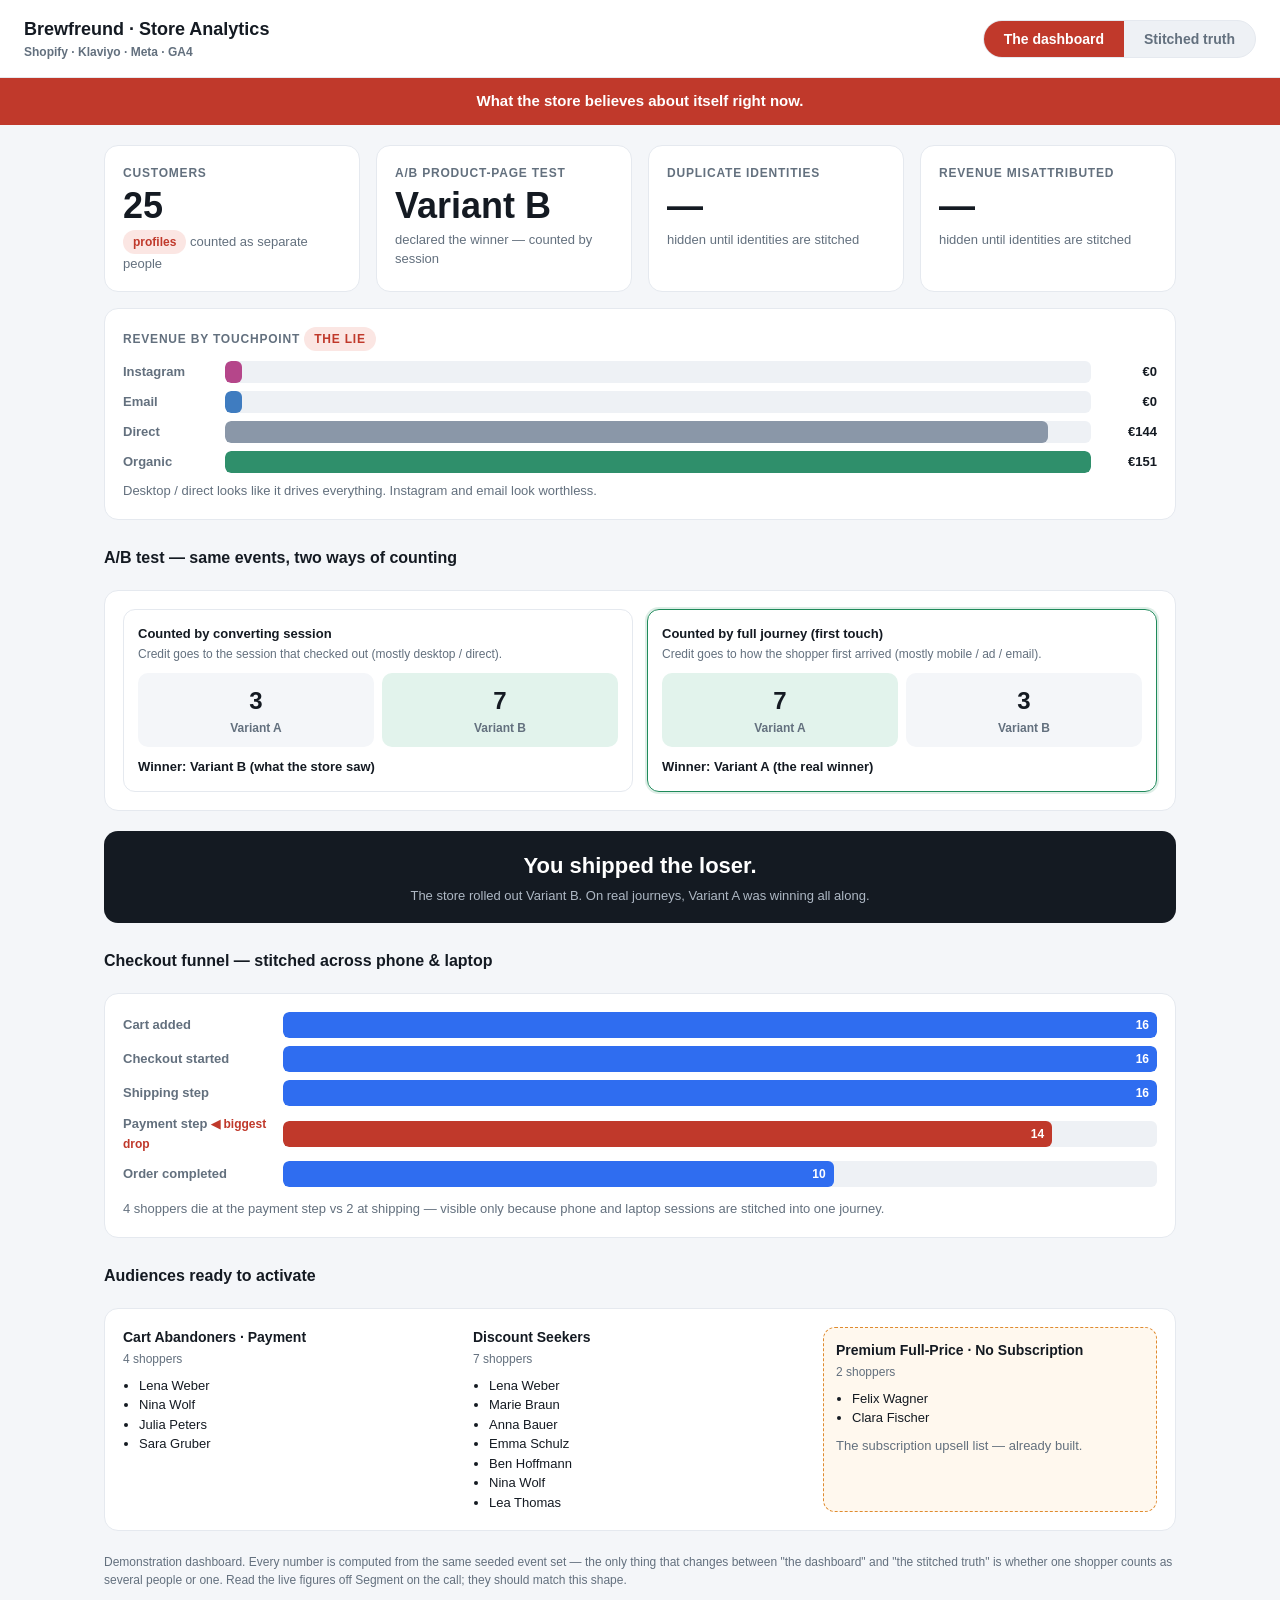
==== dashboard.html @ 18e92de5 "Add analytics dashboard page (dashboard.html) Co-Authored-By: Claude Opus 4.8 <noreply@anthropic.com" ====
<!doctype html>
<html lang="en">
<head>
<meta charset="utf-8">
<meta name="viewport" content="width=device-width, initial-scale=1">
<title>Brewfreund Store Analytics</title>
<style>
  :root{
    --ink:#141a22; --muted:#63707e; --line:#e5e9ef; --bg:#f4f6f9; --card:#fff;
    --lie:#c0392b; --truth:#1f8a5b; --accent:#2f6df0; --warn:#e08b2f;
    --barA:#2f8f6b; --barB:#c9803a;
  }
  *{box-sizing:border-box}
  body{margin:0;font:15px/1.5 -apple-system,BlinkMacSystemFont,"Segoe UI",Roboto,Helvetica,Arial,sans-serif;color:var(--ink);background:var(--bg)}
  .top{display:flex;align-items:center;justify-content:space-between;flex-wrap:wrap;gap:12px;padding:16px 24px;background:var(--card);border-bottom:1px solid var(--line);position:sticky;top:0;z-index:5}
  .title{font-weight:800;font-size:18px}
  .title small{display:block;color:var(--muted);font-weight:600;font-size:12px}
  .toggle{display:flex;align-items:center;gap:0;border:1px solid var(--line);border-radius:999px;overflow:hidden;background:#eef1f5}
  .toggle button{border:0;background:transparent;padding:10px 20px;font-weight:800;font-size:14px;cursor:pointer;color:var(--muted)}
  .toggle button.on.lie{background:var(--lie);color:#fff}
  .toggle button.on.truth{background:var(--truth);color:#fff}
  .banner{padding:12px 24px;font-weight:700;color:#fff;text-align:center}
  .banner.lie{background:var(--lie)} .banner.truth{background:var(--truth)}
  .grid{max-width:1120px;margin:20px auto;padding:0 24px;display:grid;grid-template-columns:repeat(4,1fr);gap:16px}
  @media(max-width:820px){.grid{grid-template-columns:repeat(2,1fr)}}
  .card{background:var(--card);border:1px solid var(--line);border-radius:14px;padding:18px}
  .card.span2{grid-column:span 2}.card.span4{grid-column:span 4}
  @media(max-width:820px){.card.span2,.card.span4{grid-column:span 2}}
  .lab{font-size:12px;text-transform:uppercase;letter-spacing:.8px;color:var(--muted);font-weight:800;margin-bottom:6px}
  .big{font-size:36px;font-weight:800;line-height:1}
  .sub{color:var(--muted);font-size:13px;margin-top:6px}
  .pill{display:inline-block;padding:3px 10px;border-radius:999px;font-size:12px;font-weight:800}
  .pill.lie{background:#fbe6e3;color:var(--lie)} .pill.truth{background:#e2f3ec;color:var(--truth)}
  h2.sec{max-width:1120px;margin:26px auto 0;padding:0 24px;font-size:16px}
  /* bars */
  .bar-row{display:flex;align-items:center;gap:10px;margin:8px 0}
  .bar-row .name{width:92px;font-size:13px;color:var(--muted);font-weight:700}
  .bar-track{flex:1;background:#eef1f5;border-radius:6px;height:22px;overflow:hidden}
  .bar-fill{height:100%;border-radius:6px;transition:width .5s ease}
  .bar-row .val{width:56px;text-align:right;font-weight:800;font-size:13px}
  /* A/B */
  .ab{display:grid;grid-template-columns:1fr 1fr;gap:14px}
  @media(max-width:600px){.ab{grid-template-columns:1fr}}
  .abbox{border:1px solid var(--line);border-radius:12px;padding:14px}
  .abbox.win{border-color:var(--truth);box-shadow:0 0 0 2px rgba(31,138,91,.15)}
  .abbox h4{margin:0 0 2px;font-size:13px}
  .abbox .how{color:var(--muted);font-size:12px;margin-bottom:10px}
  .vs{display:flex;gap:8px}
  .vpart{flex:1;text-align:center;padding:10px 6px;border-radius:10px;background:#f4f6f9}
  .vpart.w{background:#e2f3ec}
  .vpart .v{font-size:24px;font-weight:800}
  .vpart .k{font-size:12px;color:var(--muted);font-weight:700}
  .winline{margin-top:10px;font-weight:800;font-size:13px}
  .flip{max-width:1120px;margin:14px auto 0;padding:0 24px}
  .flipbox{background:#141a22;color:#fff;border-radius:14px;padding:18px 22px;text-align:center}
  .flipbox .h{font-size:22px;font-weight:800}
  .flipbox .p{color:#aeb8c4;font-size:13px;margin-top:4px}
  /* funnel */
  .fun{display:flex;flex-direction:column;gap:8px}
  .fstep{display:flex;align-items:center;gap:10px}
  .fstep .fn{width:150px;font-size:13px;font-weight:700;color:var(--muted)}
  .ftrack{flex:1;background:#eef1f5;border-radius:6px;height:26px;overflow:hidden}
  .ffill{height:100%;background:var(--accent);border-radius:6px;display:flex;align-items:center;justify-content:flex-end;color:#fff;font-size:12px;font-weight:800;padding-right:8px}
  .fstep.leak .ffill{background:var(--lie)}
  .leaktag{color:var(--lie);font-weight:800;font-size:12px}
  /* audiences */
  .auds{display:grid;grid-template-columns:repeat(3,1fr);gap:16px}
  @media(max-width:820px){.auds{grid-template-columns:1fr}}
  .aud .lab2{font-weight:800;font-size:14px;margin-bottom:2px}
  .aud .cnt{font-size:12px;color:var(--muted);margin-bottom:8px}
  .aud ul{margin:0;padding-left:16px;color:var(--ink);font-size:13px}
  .aud.planted{border:1.5px dashed var(--warn);border-radius:12px;padding:12px;background:#fff8ee}
  .foot{max-width:1120px;margin:22px auto 40px;padding:0 24px;color:var(--muted);font-size:12px}
</style>
</head>
<body>

<div class="top">
  <div class="title">Brewfreund · Store Analytics <small>Shopify · Klaviyo · Meta · GA4</small></div>
  <div class="toggle">
    <button id="btnLie" class="on lie" onclick="setState('lie')">The dashboard</button>
    <button id="btnTruth" class="truth" onclick="setState('truth')">Stitched truth</button>
  </div>
</div>

<div id="banner" class="banner lie">What the store believes about itself right now.</div>

<div class="grid">
  <div class="card">
    <div class="lab">Customers</div>
    <div class="big" id="custBig">—</div>
    <div class="sub" id="custSub">—</div>
  </div>
  <div class="card">
    <div class="lab">A/B product-page test</div>
    <div class="big" id="abBig">—</div>
    <div class="sub" id="abSub">—</div>
  </div>
  <div class="card">
    <div class="lab" id="s1lab">Duplicate identities</div>
    <div class="big" id="s1Big">—</div>
    <div class="sub" id="s1Sub">—</div>
  </div>
  <div class="card">
    <div class="lab" id="s2lab">Revenue misattributed</div>
    <div class="big" id="s2Big">—</div>
    <div class="sub" id="s2Sub">—</div>
  </div>

  <div class="card span4">
    <div class="lab">Revenue by touchpoint <span id="revState" class="pill lie">the lie</span></div>
    <div id="revBars" style="margin-top:10px"></div>
    <div class="sub" id="revNote"></div>
  </div>
</div>

<h2 class="sec">A/B test — same events, two ways of counting</h2>
<div class="grid"><div class="card span4">
  <div class="ab">
    <div class="abbox" id="abSessionBox">
      <h4>Counted by converting session</h4>
      <div class="how">Credit goes to the session that checked out (mostly desktop / direct).</div>
      <div class="vs">
        <div class="vpart" id="sA"><div class="v">–</div><div class="k">Variant A</div></div>
        <div class="vpart" id="sB"><div class="v">–</div><div class="k">Variant B</div></div>
      </div>
      <div class="winline">Winner: <span id="sWin">–</span></div>
    </div>
    <div class="abbox" id="abJourneyBox">
      <h4>Counted by full journey (first touch)</h4>
      <div class="how">Credit goes to how the shopper first arrived (mostly mobile / ad / email).</div>
      <div class="vs">
        <div class="vpart" id="jA"><div class="v">–</div><div class="k">Variant A</div></div>
        <div class="vpart" id="jB"><div class="v">–</div><div class="k">Variant B</div></div>
      </div>
      <div class="winline">Winner: <span id="jWin">–</span></div>
    </div>
  </div>
</div></div>

<div class="flip"><div class="flipbox">
  <div class="h" id="flipH">You shipped the loser.</div>
  <div class="p" id="flipP">The store rolled out Variant B. On real journeys, Variant A was winning all along.</div>
</div></div>

<h2 class="sec">Checkout funnel — stitched across phone &amp; laptop</h2>
<div class="grid"><div class="card span4">
  <div class="fun" id="funnel"></div>
  <div class="sub" id="funNote" style="margin-top:12px"></div>
</div></div>

<h2 class="sec">Audiences ready to activate</h2>
<div class="grid"><div class="card span4">
  <div class="auds">
    <div class="aud">
      <div class="lab2">Cart Abandoners · Payment</div>
      <div class="cnt" id="audAcnt"></div>
      <ul id="audA"></ul>
    </div>
    <div class="aud">
      <div class="lab2">Discount Seekers</div>
      <div class="cnt" id="audBcnt"></div>
      <ul id="audB"></ul>
    </div>
    <div class="aud planted">
      <div class="lab2">Premium Full-Price · No Subscription</div>
      <div class="cnt" id="audCcnt"></div>
      <ul id="audC"></ul>
      <div class="sub" style="margin-top:8px">The subscription upsell list — already built.</div>
    </div>
  </div>
</div></div>

<div class="foot">
  Demonstration dashboard. Every number is computed from the same seeded event set — the only thing that changes between "the dashboard" and "the stitched truth" is whether one shopper counts as several people or one. Read the live figures off Segment on the call; they should match this shape.
</div>

<script src="./dataset.js"></script>
<script src="./stats.js"></script>
<script>
  var S = window.BREWFREUND_STATS.compute();
  var state = 'lie';

  function money(n){ return '€' + n; }

  function renderRevBars(which){
    var data = which === 'lie' ? S.revenueLie : S.revenueTruth;
    var order = [['instagram','Instagram','#b5468a'],['email','Email','#3f7cc0'],['direct','Direct','#8a97a8'],['organic','Organic','#2f8f6b']];
    var max = 151;
    var html = '';
    order.forEach(function(o){
      var v = data[o[0]];
      var w = Math.max(2, Math.round(100*v/max));
      html += '<div class="bar-row"><div class="name">'+o[1]+'</div>'+
              '<div class="bar-track"><div class="bar-fill" style="width:'+w+'%;background:'+o[2]+'"></div></div>'+
              '<div class="val">'+money(v)+'</div></div>';
    });
    document.getElementById('revBars').innerHTML = html;
  }

  function renderFunnel(){
    var f = S.funnel;
    var steps = [['Cart added',f.cart],['Checkout started',f.checkout],['Shipping step',f.shipping],['Payment step',f.payment],['Order completed',f.ordered]];
    var max = f.cart;
    var html='';
    steps.forEach(function(st,idx){
      var leak = st[0]==='Payment step';
      var w = Math.round(100*st[1]/max);
      html += '<div class="fstep'+(leak?' leak':'')+'"><div class="fn">'+st[0]+(leak?' <span class="leaktag">◀ biggest drop</span>':'')+'</div>'+
              '<div class="ftrack"><div class="ffill" style="width:'+w+'%">'+st[1]+'</div></div></div>';
    });
    document.getElementById('funnel').innerHTML = html;
    document.getElementById('funNote').textContent =
      S.abandonByStage.payment + ' shoppers die at the payment step vs ' + S.abandonByStage.shipping +
      ' at shipping — visible only because phone and laptop sessions are stitched into one journey.';
  }

  function renderAB(){
    document.querySelector('#sA .v').textContent = S.abSession.A;
    document.querySelector('#sB .v').textContent = S.abSession.B;
    document.querySelector('#jA .v').textContent = S.abJourney.A;
    document.querySelector('#jB .v').textContent = S.abJourney.B;
    (S.abSession.B>=S.abSession.A?document.getElementById('sB'):document.getElementById('sA')).classList.add('w');
    (S.abJourney.A>=S.abJourney.B?document.getElementById('jA'):document.getElementById('jB')).classList.add('w');
    document.getElementById('sWin').textContent = 'Variant ' + S.lieWinner + ' (what the store saw)';
    document.getElementById('jWin').textContent = 'Variant ' + S.truthWinner + ' (the real winner)';
    document.getElementById('abJourneyBox').classList.add('win');
    document.getElementById('flipP').textContent =
      'The store rolled out Variant ' + S.lieWinner + '. On real journeys, Variant ' + S.truthWinner + ' was winning all along.';
  }

  function renderAudiences(){
    function fill(id,cntId,list){
      document.getElementById(cntId).textContent = list.length + ' shoppers';
      document.getElementById(id).innerHTML = list.map(function(n){return '<li>'+n+'</li>';}).join('');
    }
    fill('audA','audAcnt',S.audiences.cartAbandonersPayment);
    fill('audB','audBcnt',S.audiences.discountSeekers);
    fill('audC','audCcnt',S.audiences.premiumNoSub);
  }

  function setState(next){
    state = next;
    var lie = state === 'lie';
    document.getElementById('btnLie').classList.toggle('on', lie);
    document.getElementById('btnTruth').classList.toggle('on', !lie);
    var banner = document.getElementById('banner');
    banner.className = 'banner ' + (lie?'lie':'truth');
    banner.textContent = lie
      ? 'What the store believes about itself right now.'
      : 'The same events, with each shopper counted once.';

    // Customers
    document.getElementById('custBig').textContent = lie ? S.profilesPre : S.peoplePost;
    document.getElementById('custSub').innerHTML = lie
      ? '<span class="pill lie">profiles</span> counted as separate people'
      : '<span class="pill truth">real people</span> after stitching identities';

    // A/B headline
    document.getElementById('abBig').textContent = 'Variant ' + (lie ? S.lieWinner : S.truthWinner);
    document.getElementById('abSub').textContent = lie
      ? 'declared the winner — counted by session'
      : 'the real winner — counted by journey';

    // shame stat cards (only meaningful in truth)
    document.getElementById('s1Big').textContent = lie ? '—' : S.duplicateRatePct + '%';
    document.getElementById('s1Sub').textContent = lie
      ? 'hidden until identities are stitched'
      : S.profilesPre + ' “customers” were really ' + S.peoplePost + ' people';
    document.getElementById('s2Big').textContent = lie ? '—' : S.revMovedPct + '%';
    document.getElementById('s2Sub').textContent = lie
      ? 'hidden until identities are stitched'
      : money(S.revenueTruth.instagram + S.revenueTruth.email) + ' was credited to the wrong touchpoint';

    // revenue bars
    document.getElementById('revState').textContent = lie ? 'the lie' : 'the truth';
    document.getElementById('revState').className = 'pill ' + (lie?'lie':'truth');
    renderRevBars(state);
    document.getElementById('revNote').textContent = lie
      ? 'Desktop / direct looks like it drives everything. Instagram and email look worthless.'
      : 'Instagram (' + money(S.revenueTruth.instagram) + ') and email (' + money(S.revenueTruth.email) + ') were driving revenue the whole time.';
  }

  renderAB();
  renderFunnel();
  renderAudiences();
  setState('lie');
</script>
</body>
</html>
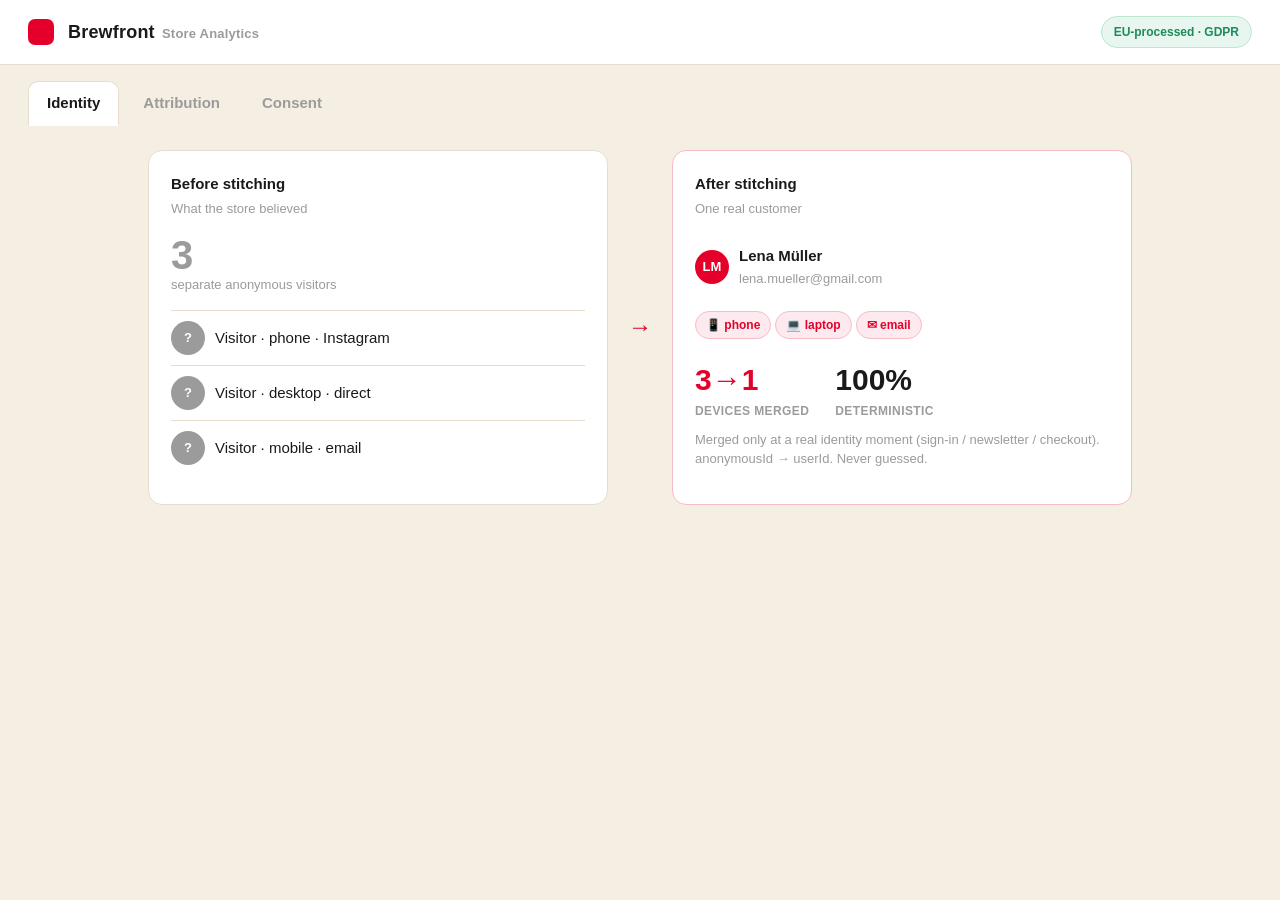
==== commit c1545967: "Add ShopGuide demo dashboard (Identity / Attribution flip / Consent)" ====
--- a/dashboard.html
+++ b/dashboard.html
@@ -3,288 +3,191 @@
 <head>
 <meta charset="utf-8">
 <meta name="viewport" content="width=device-width, initial-scale=1">
-<title>Brewfreund Store Analytics</title>
+<title>Brewfront — Store Analytics</title>
 <style>
   :root{
-    --ink:#141a22; --muted:#63707e; --line:#e5e9ef; --bg:#f4f6f9; --card:#fff;
-    --lie:#c0392b; --truth:#1f8a5b; --accent:#2f6df0; --warn:#e08b2f;
-    --barA:#2f8f6b; --barB:#c9803a;
+    --cream:#F5EEE3; --red:#E4002B; --charcoal:#1A1A1A; --grey:#9B9B9B; --white:#FFFFFF;
+    --line:#e7ddce;
   }
   *{box-sizing:border-box}
-  body{margin:0;font:15px/1.5 -apple-system,BlinkMacSystemFont,"Segoe UI",Roboto,Helvetica,Arial,sans-serif;color:var(--ink);background:var(--bg)}
-  .top{display:flex;align-items:center;justify-content:space-between;flex-wrap:wrap;gap:12px;padding:16px 24px;background:var(--card);border-bottom:1px solid var(--line);position:sticky;top:0;z-index:5}
-  .title{font-weight:800;font-size:18px}
-  .title small{display:block;color:var(--muted);font-weight:600;font-size:12px}
-  .toggle{display:flex;align-items:center;gap:0;border:1px solid var(--line);border-radius:999px;overflow:hidden;background:#eef1f5}
-  .toggle button{border:0;background:transparent;padding:10px 20px;font-weight:800;font-size:14px;cursor:pointer;color:var(--muted)}
-  .toggle button.on.lie{background:var(--lie);color:#fff}
-  .toggle button.on.truth{background:var(--truth);color:#fff}
-  .banner{padding:12px 24px;font-weight:700;color:#fff;text-align:center}
-  .banner.lie{background:var(--lie)} .banner.truth{background:var(--truth)}
-  .grid{max-width:1120px;margin:20px auto;padding:0 24px;display:grid;grid-template-columns:repeat(4,1fr);gap:16px}
-  @media(max-width:820px){.grid{grid-template-columns:repeat(2,1fr)}}
-  .card{background:var(--card);border:1px solid var(--line);border-radius:14px;padding:18px}
-  .card.span2{grid-column:span 2}.card.span4{grid-column:span 4}
-  @media(max-width:820px){.card.span2,.card.span4{grid-column:span 2}}
-  .lab{font-size:12px;text-transform:uppercase;letter-spacing:.8px;color:var(--muted);font-weight:800;margin-bottom:6px}
-  .big{font-size:36px;font-weight:800;line-height:1}
-  .sub{color:var(--muted);font-size:13px;margin-top:6px}
-  .pill{display:inline-block;padding:3px 10px;border-radius:999px;font-size:12px;font-weight:800}
-  .pill.lie{background:#fbe6e3;color:var(--lie)} .pill.truth{background:#e2f3ec;color:var(--truth)}
-  h2.sec{max-width:1120px;margin:26px auto 0;padding:0 24px;font-size:16px}
-  /* bars */
-  .bar-row{display:flex;align-items:center;gap:10px;margin:8px 0}
-  .bar-row .name{width:92px;font-size:13px;color:var(--muted);font-weight:700}
-  .bar-track{flex:1;background:#eef1f5;border-radius:6px;height:22px;overflow:hidden}
-  .bar-fill{height:100%;border-radius:6px;transition:width .5s ease}
-  .bar-row .val{width:56px;text-align:right;font-weight:800;font-size:13px}
-  /* A/B */
-  .ab{display:grid;grid-template-columns:1fr 1fr;gap:14px}
-  @media(max-width:600px){.ab{grid-template-columns:1fr}}
-  .abbox{border:1px solid var(--line);border-radius:12px;padding:14px}
-  .abbox.win{border-color:var(--truth);box-shadow:0 0 0 2px rgba(31,138,91,.15)}
-  .abbox h4{margin:0 0 2px;font-size:13px}
-  .abbox .how{color:var(--muted);font-size:12px;margin-bottom:10px}
-  .vs{display:flex;gap:8px}
-  .vpart{flex:1;text-align:center;padding:10px 6px;border-radius:10px;background:#f4f6f9}
-  .vpart.w{background:#e2f3ec}
-  .vpart .v{font-size:24px;font-weight:800}
-  .vpart .k{font-size:12px;color:var(--muted);font-weight:700}
-  .winline{margin-top:10px;font-weight:800;font-size:13px}
-  .flip{max-width:1120px;margin:14px auto 0;padding:0 24px}
-  .flipbox{background:#141a22;color:#fff;border-radius:14px;padding:18px 22px;text-align:center}
-  .flipbox .h{font-size:22px;font-weight:800}
-  .flipbox .p{color:#aeb8c4;font-size:13px;margin-top:4px}
-  /* funnel */
-  .fun{display:flex;flex-direction:column;gap:8px}
-  .fstep{display:flex;align-items:center;gap:10px}
-  .fstep .fn{width:150px;font-size:13px;font-weight:700;color:var(--muted)}
-  .ftrack{flex:1;background:#eef1f5;border-radius:6px;height:26px;overflow:hidden}
-  .ffill{height:100%;background:var(--accent);border-radius:6px;display:flex;align-items:center;justify-content:flex-end;color:#fff;font-size:12px;font-weight:800;padding-right:8px}
-  .fstep.leak .ffill{background:var(--lie)}
-  .leaktag{color:var(--lie);font-weight:800;font-size:12px}
-  /* audiences */
-  .auds{display:grid;grid-template-columns:repeat(3,1fr);gap:16px}
-  @media(max-width:820px){.auds{grid-template-columns:1fr}}
-  .aud .lab2{font-weight:800;font-size:14px;margin-bottom:2px}
-  .aud .cnt{font-size:12px;color:var(--muted);margin-bottom:8px}
-  .aud ul{margin:0;padding-left:16px;color:var(--ink);font-size:13px}
-  .aud.planted{border:1.5px dashed var(--warn);border-radius:12px;padding:12px;background:#fff8ee}
-  .foot{max-width:1120px;margin:22px auto 40px;padding:0 24px;color:var(--muted);font-size:12px}
+  body{margin:0;background:var(--cream);color:var(--charcoal);
+    font:15px/1.5 -apple-system,BlinkMacSystemFont,"Segoe UI",Roboto,Helvetica,Arial,sans-serif}
+  .top{background:var(--white);border-bottom:1px solid var(--line);padding:16px 28px;display:flex;align-items:center;gap:14px}
+  .dot{width:26px;height:26px;border-radius:7px;background:var(--red)}
+  .top h1{font-size:18px;margin:0;font-weight:800;letter-spacing:.2px}
+  .top .sub{color:var(--grey);font-size:13px;margin-left:2px}
+  .eu{margin-left:auto;font-size:12px;font-weight:700;color:#1f8a5b;background:#e7f6ee;border:1px solid #bfe6d0;padding:6px 12px;border-radius:999px}
+  .tabs{display:flex;gap:6px;padding:16px 28px 0}
+  .tab{border:0;background:transparent;font:inherit;font-weight:800;color:var(--grey);padding:10px 18px;border-radius:10px 10px 0 0;cursor:pointer}
+  .tab.on{color:var(--charcoal);background:var(--white);border:1px solid var(--line);border-bottom-color:var(--white)}
+  .wrap{max-width:1040px;margin:0 auto;padding:24px 28px 60px}
+  .panel{display:none} .panel.on{display:block}
+  .row{display:flex;gap:20px;flex-wrap:wrap}
+  .card{background:var(--white);border:1px solid var(--line);border-radius:14px;padding:22px;flex:1;min-width:300px}
+  .card h3{margin:0 0 4px;font-size:15px}
+  .muted{color:var(--grey);font-size:13px;margin:0 0 16px}
+  .big{font-size:40px;font-weight:800;line-height:1}
+  .red{color:var(--red)} .grey{color:var(--grey)}
+  .kpi{display:flex;gap:26px;flex-wrap:wrap;margin-top:6px}
+  .kpi div span{display:block}
+  .kpi .n{font-size:30px;font-weight:800}
+  .kpi .l{font-size:12px;color:var(--grey);font-weight:700;text-transform:uppercase;letter-spacing:.4px}
+  .person{display:flex;align-items:center;gap:10px;padding:10px 0;border-top:1px solid var(--line)}
+  .av{width:34px;height:34px;border-radius:50%;display:flex;align-items:center;justify-content:center;font-weight:800;color:#fff;font-size:13px}
+  .chip{display:inline-block;font-size:12px;font-weight:700;padding:4px 10px;border-radius:999px;border:1px solid var(--line);margin:3px 4px 0 0}
+  .chip.red{background:#fdeaee;border-color:#f6bcc8;color:var(--red)}
+  .chip.grey{background:#f2f2f2;border-color:#e2e2e2;color:var(--grey)}
+  .arrow{font-size:24px;color:var(--red);align-self:center;font-weight:800}
+  /* A/B bars */
+  .toggle{display:inline-flex;background:#efe7d8;border-radius:999px;padding:4px;margin:4px 0 22px}
+  .toggle button{border:0;background:transparent;font:inherit;font-weight:800;color:var(--grey);padding:8px 16px;border-radius:999px;cursor:pointer}
+  .toggle button.on{background:var(--red);color:#fff}
+  .bars{display:flex;align-items:flex-end;gap:60px;height:240px;padding:10px 20px;border-left:2px solid var(--line);border-bottom:2px solid var(--line);max-width:460px}
+  .bar{width:90px;display:flex;flex-direction:column;align-items:center;justify-content:flex-end}
+  .bar .col{width:100%;border-radius:10px 10px 0 0;transition:height .6s cubic-bezier(.4,0,.2,1),background .3s}
+  .bar .val{font-weight:800;margin-bottom:6px}
+  .bar .lab{margin-top:10px;font-weight:800}
+  .crown{font-size:20px;height:22px}
+  .verdict{font-size:22px;font-weight:800;margin:20px 0 0}
+  .verdict.loser{color:var(--red)}
+  .foot{color:var(--grey);font-size:13px;margin-top:10px;max-width:520px}
+  .supp{opacity:.4;text-decoration:line-through}
 </style>
 </head>
 <body>
-
-<div class="top">
-  <div class="title">Brewfreund · Store Analytics <small>Shopify · Klaviyo · Meta · GA4</small></div>
-  <div class="toggle">
-    <button id="btnLie" class="on lie" onclick="setState('lie')">The dashboard</button>
-    <button id="btnTruth" class="truth" onclick="setState('truth')">Stitched truth</button>
-  </div>
-</div>
-
-<div id="banner" class="banner lie">What the store believes about itself right now.</div>
-
-<div class="grid">
-  <div class="card">
-    <div class="lab">Customers</div>
-    <div class="big" id="custBig">—</div>
-    <div class="sub" id="custSub">—</div>
-  </div>
-  <div class="card">
-    <div class="lab">A/B product-page test</div>
-    <div class="big" id="abBig">—</div>
-    <div class="sub" id="abSub">—</div>
-  </div>
-  <div class="card">
-    <div class="lab" id="s1lab">Duplicate identities</div>
-    <div class="big" id="s1Big">—</div>
-    <div class="sub" id="s1Sub">—</div>
-  </div>
-  <div class="card">
-    <div class="lab" id="s2lab">Revenue misattributed</div>
-    <div class="big" id="s2Big">—</div>
-    <div class="sub" id="s2Sub">—</div>
+  <div class="top">
+    <div class="dot"></div>
+    <h1>Brewfront <span class="sub">Store Analytics</span></h1>
+    <div class="eu">EU-processed · GDPR</div>
   </div>
 
-  <div class="card span4">
-    <div class="lab">Revenue by touchpoint <span id="revState" class="pill lie">the lie</span></div>
-    <div id="revBars" style="margin-top:10px"></div>
-    <div class="sub" id="revNote"></div>
+  <div class="tabs">
+    <button class="tab on" data-t="identity">Identity</button>
+    <button class="tab" data-t="attribution">Attribution</button>
+    <button class="tab" data-t="consent">Consent</button>
   </div>
-</div>
 
-<h2 class="sec">A/B test — same events, two ways of counting</h2>
-<div class="grid"><div class="card span4">
-  <div class="ab">
-    <div class="abbox" id="abSessionBox">
-      <h4>Counted by converting session</h4>
-      <div class="how">Credit goes to the session that checked out (mostly desktop / direct).</div>
-      <div class="vs">
-        <div class="vpart" id="sA"><div class="v">–</div><div class="k">Variant A</div></div>
-        <div class="vpart" id="sB"><div class="v">–</div><div class="k">Variant B</div></div>
+  <div class="wrap">
+    <!-- IDENTITY -->
+    <div class="panel on" id="identity">
+      <div class="row">
+        <div class="card">
+          <h3>Before stitching</h3>
+          <p class="muted">What the store believed</p>
+          <div class="big grey">3</div>
+          <p class="muted">separate anonymous visitors</p>
+          <div class="person"><div class="av" style="background:#9B9B9B">?</div><div>Visitor · phone · Instagram</div></div>
+          <div class="person"><div class="av" style="background:#9B9B9B">?</div><div>Visitor · desktop · direct</div></div>
+          <div class="person"><div class="av" style="background:#9B9B9B">?</div><div>Visitor · mobile · email</div></div>
+        </div>
+        <div class="arrow">&rarr;</div>
+        <div class="card" style="border-color:#f6bcc8">
+          <h3>After stitching</h3>
+          <p class="muted">One real customer</p>
+          <div class="person" style="border-top:0"><div class="av" style="background:#E4002B">LM</div>
+            <div><strong>Lena Müller</strong><br><span class="muted" style="margin:0">lena.mueller@gmail.com</span></div></div>
+          <div style="margin-top:8px">
+            <span class="chip red">📱 phone</span><span class="chip red">💻 laptop</span><span class="chip red">✉ email</span>
+          </div>
+          <div class="kpi" style="margin-top:18px">
+            <div><span class="n red">3→1</span><span class="l">devices merged</span></div>
+            <div><span class="n">100%</span><span class="l">deterministic</span></div>
+          </div>
+          <p class="foot">Merged only at a real identity moment (sign-in / newsletter / checkout). anonymousId → userId. Never guessed.</p>
+        </div>
       </div>
-      <div class="winline">Winner: <span id="sWin">–</span></div>
     </div>
-    <div class="abbox" id="abJourneyBox">
-      <h4>Counted by full journey (first touch)</h4>
-      <div class="how">Credit goes to how the shopper first arrived (mostly mobile / ad / email).</div>
-      <div class="vs">
-        <div class="vpart" id="jA"><div class="v">–</div><div class="k">Variant A</div></div>
-        <div class="vpart" id="jB"><div class="v">–</div><div class="k">Variant B</div></div>
+
+    <!-- ATTRIBUTION / FLIP -->
+    <div class="panel" id="attribution">
+      <h3 style="margin:0 0 2px">A/B Test — PDP CTA (Variant A vs B)</h3>
+      <p class="muted">Same test. Two ways to score it.</p>
+      <div class="toggle">
+        <button id="mSession" class="on" onclick="setMode('session')">Per session</button>
+        <button id="mJourney" onclick="setMode('journey')">Per journey (first-touch)</button>
       </div>
-      <div class="winline">Winner: <span id="jWin">–</span></div>
+      <div class="bars">
+        <div class="bar">
+          <span class="crown" id="crownA"></span>
+          <span class="val" id="valA">38%</span>
+          <div class="col" id="colA" style="height:120px;background:#9B9B9B"></div>
+          <span class="lab">Variant A</span>
+        </div>
+        <div class="bar">
+          <span class="crown" id="crownB">👑</span>
+          <span class="val" id="valB">62%</span>
+          <div class="col" id="colB" style="height:200px;background:#E4002B"></div>
+          <span class="lab">Variant B</span>
+        </div>
+      </div>
+      <p class="verdict" id="verdict">By sessions, Variant B wins.</p>
+      <p class="foot" id="flipfoot">Converting sessions skew to desktop &amp; direct — where B was shown. Switch to real journeys to see the truth.</p>
+    </div>
+
+    <!-- CONSENT -->
+    <div class="panel" id="consent">
+      <h3 style="margin:0 0 2px">Consent — live behavior, not a certificate</h3>
+      <p class="muted">Every event carries a consent state. Denied means denied.</p>
+      <div class="row">
+        <div class="card">
+          <h3>Consent granted</h3>
+          <p class="muted">Analytics ✓ · Marketing ✓</p>
+          <div class="person" style="border-top:0"><div class="av" style="background:#E4002B">LM</div><div>Lena Müller</div></div>
+          <div style="margin-top:10px">
+            <span class="chip red">Page Viewed</span><span class="chip red">Product Viewed</span>
+            <span class="chip red">Order Completed</span><span class="chip red">Chat session</span>
+          </div>
+          <p class="foot">All events flow. Full profile builds.</p>
+        </div>
+        <div class="card">
+          <h3>Consent denied</h3>
+          <p class="muted">Analytics ✗ · Marketing ✗</p>
+          <div class="person" style="border-top:0"><div class="av" style="background:#9B9B9B">DD</div><div>Denied visitor</div></div>
+          <div style="margin-top:10px">
+            <span class="chip grey supp">Page Viewed</span><span class="chip grey supp">Product Viewed</span>
+            <span class="chip grey supp">Order Completed</span>
+          </div>
+          <p class="foot">Events suppressed at collection. Nothing stored. Processed in the EU.</p>
+        </div>
+      </div>
     </div>
   </div>
-</div></div>
 
-<div class="flip"><div class="flipbox">
-  <div class="h" id="flipH">You shipped the loser.</div>
-  <div class="p" id="flipP">The store rolled out Variant B. On real journeys, Variant A was winning all along.</div>
-</div></div>
-
-<h2 class="sec">Checkout funnel — stitched across phone &amp; laptop</h2>
-<div class="grid"><div class="card span4">
-  <div class="fun" id="funnel"></div>
-  <div class="sub" id="funNote" style="margin-top:12px"></div>
-</div></div>
-
-<h2 class="sec">Audiences ready to activate</h2>
-<div class="grid"><div class="card span4">
-  <div class="auds">
-    <div class="aud">
-      <div class="lab2">Cart Abandoners · Payment</div>
-      <div class="cnt" id="audAcnt"></div>
-      <ul id="audA"></ul>
-    </div>
-    <div class="aud">
-      <div class="lab2">Discount Seekers</div>
-      <div class="cnt" id="audBcnt"></div>
-      <ul id="audB"></ul>
-    </div>
-    <div class="aud planted">
-      <div class="lab2">Premium Full-Price · No Subscription</div>
-      <div class="cnt" id="audCcnt"></div>
-      <ul id="audC"></ul>
-      <div class="sub" style="margin-top:8px">The subscription upsell list — already built.</div>
-    </div>
-  </div>
-</div></div>
-
-<div class="foot">
-  Demonstration dashboard. Every number is computed from the same seeded event set — the only thing that changes between "the dashboard" and "the stitched truth" is whether one shopper counts as several people or one. Read the live figures off Segment on the call; they should match this shape.
-</div>
-
-<script src="./dataset.js"></script>
-<script src="./stats.js"></script>
 <script>
-  var S = window.BREWFREUND_STATS.compute();
-  var state = 'lie';
-
-  function money(n){ return '€' + n; }
-
-  function renderRevBars(which){
-    var data = which === 'lie' ? S.revenueLie : S.revenueTruth;
-    var order = [['instagram','Instagram','#b5468a'],['email','Email','#3f7cc0'],['direct','Direct','#8a97a8'],['organic','Organic','#2f8f6b']];
-    var max = 151;
-    var html = '';
-    order.forEach(function(o){
-      var v = data[o[0]];
-      var w = Math.max(2, Math.round(100*v/max));
-      html += '<div class="bar-row"><div class="name">'+o[1]+'</div>'+
-              '<div class="bar-track"><div class="bar-fill" style="width:'+w+'%;background:'+o[2]+'"></div></div>'+
-              '<div class="val">'+money(v)+'</div></div>';
+  // tabs
+  document.querySelectorAll('.tab').forEach(function(t){
+    t.addEventListener('click',function(){
+      document.querySelectorAll('.tab').forEach(x=>x.classList.remove('on'));
+      document.querySelectorAll('.panel').forEach(x=>x.classList.remove('on'));
+      t.classList.add('on');
+      document.getElementById(t.dataset.t).classList.add('on');
     });
-    document.getElementById('revBars').innerHTML = html;
+  });
+  // A/B flip
+  function setMode(m){
+    var colA=document.getElementById('colA'), colB=document.getElementById('colB');
+    var valA=document.getElementById('valA'), valB=document.getElementById('valB');
+    var crownA=document.getElementById('crownA'), crownB=document.getElementById('crownB');
+    var verdict=document.getElementById('verdict'), foot=document.getElementById('flipfoot');
+    var s=document.getElementById('mSession'), j=document.getElementById('mJourney');
+    if(m==='session'){
+      s.classList.add('on'); j.classList.remove('on');
+      colA.style.height='120px'; colA.style.background='#9B9B9B';
+      colB.style.height='200px'; colB.style.background='#E4002B';
+      valA.textContent='38%'; valB.textContent='62%';
+      crownA.textContent=''; crownB.textContent='👑';
+      verdict.textContent='By sessions, Variant B wins.'; verdict.classList.remove('loser');
+      foot.textContent='Converting sessions skew to desktop & direct — where B was shown. Switch to real journeys to see the truth.';
+    } else {
+      j.classList.add('on'); s.classList.remove('on');
+      colA.style.height='210px'; colA.style.background='#E4002B';
+      colB.style.height='110px'; colB.style.background='#9B9B9B';
+      valA.textContent='64%'; valB.textContent='36%';
+      crownA.textContent='👑'; crownB.textContent='';
+      verdict.textContent='By real journeys, Variant A wins. You shipped the loser.'; verdict.classList.add('loser');
+      foot.textContent='Scored on stitched, first-touch journeys — real people. Same events, opposite verdict.';
+    }
   }
-
-  function renderFunnel(){
-    var f = S.funnel;
-    var steps = [['Cart added',f.cart],['Checkout started',f.checkout],['Shipping step',f.shipping],['Payment step',f.payment],['Order completed',f.ordered]];
-    var max = f.cart;
-    var html='';
-    steps.forEach(function(st,idx){
-      var leak = st[0]==='Payment step';
-      var w = Math.round(100*st[1]/max);
-      html += '<div class="fstep'+(leak?' leak':'')+'"><div class="fn">'+st[0]+(leak?' <span class="leaktag">◀ biggest drop</span>':'')+'</div>'+
-              '<div class="ftrack"><div class="ffill" style="width:'+w+'%">'+st[1]+'</div></div></div>';
-    });
-    document.getElementById('funnel').innerHTML = html;
-    document.getElementById('funNote').textContent =
-      S.abandonByStage.payment + ' shoppers die at the payment step vs ' + S.abandonByStage.shipping +
-      ' at shipping — visible only because phone and laptop sessions are stitched into one journey.';
-  }
-
-  function renderAB(){
-    document.querySelector('#sA .v').textContent = S.abSession.A;
-    document.querySelector('#sB .v').textContent = S.abSession.B;
-    document.querySelector('#jA .v').textContent = S.abJourney.A;
-    document.querySelector('#jB .v').textContent = S.abJourney.B;
-    (S.abSession.B>=S.abSession.A?document.getElementById('sB'):document.getElementById('sA')).classList.add('w');
-    (S.abJourney.A>=S.abJourney.B?document.getElementById('jA'):document.getElementById('jB')).classList.add('w');
-    document.getElementById('sWin').textContent = 'Variant ' + S.lieWinner + ' (what the store saw)';
-    document.getElementById('jWin').textContent = 'Variant ' + S.truthWinner + ' (the real winner)';
-    document.getElementById('abJourneyBox').classList.add('win');
-    document.getElementById('flipP').textContent =
-      'The store rolled out Variant ' + S.lieWinner + '. On real journeys, Variant ' + S.truthWinner + ' was winning all along.';
-  }
-
-  function renderAudiences(){
-    function fill(id,cntId,list){
-      document.getElementById(cntId).textContent = list.length + ' shoppers';
-      document.getElementById(id).innerHTML = list.map(function(n){return '<li>'+n+'</li>';}).join('');
-    }
-    fill('audA','audAcnt',S.audiences.cartAbandonersPayment);
-    fill('audB','audBcnt',S.audiences.discountSeekers);
-    fill('audC','audCcnt',S.audiences.premiumNoSub);
-  }
-
-  function setState(next){
-    state = next;
-    var lie = state === 'lie';
-    document.getElementById('btnLie').classList.toggle('on', lie);
-    document.getElementById('btnTruth').classList.toggle('on', !lie);
-    var banner = document.getElementById('banner');
-    banner.className = 'banner ' + (lie?'lie':'truth');
-    banner.textContent = lie
-      ? 'What the store believes about itself right now.'
-      : 'The same events, with each shopper counted once.';
-
-    // Customers
-    document.getElementById('custBig').textContent = lie ? S.profilesPre : S.peoplePost;
-    document.getElementById('custSub').innerHTML = lie
-      ? '<span class="pill lie">profiles</span> counted as separate people'
-      : '<span class="pill truth">real people</span> after stitching identities';
-
-    // A/B headline
-    document.getElementById('abBig').textContent = 'Variant ' + (lie ? S.lieWinner : S.truthWinner);
-    document.getElementById('abSub').textContent = lie
-      ? 'declared the winner — counted by session'
-      : 'the real winner — counted by journey';
-
-    // shame stat cards (only meaningful in truth)
-    document.getElementById('s1Big').textContent = lie ? '—' : S.duplicateRatePct + '%';
-    document.getElementById('s1Sub').textContent = lie
-      ? 'hidden until identities are stitched'
-      : S.profilesPre + ' “customers” were really ' + S.peoplePost + ' people';
-    document.getElementById('s2Big').textContent = lie ? '—' : S.revMovedPct + '%';
-    document.getElementById('s2Sub').textContent = lie
-      ? 'hidden until identities are stitched'
-      : money(S.revenueTruth.instagram + S.revenueTruth.email) + ' was credited to the wrong touchpoint';
-
-    // revenue bars
-    document.getElementById('revState').textContent = lie ? 'the lie' : 'the truth';
-    document.getElementById('revState').className = 'pill ' + (lie?'lie':'truth');
-    renderRevBars(state);
-    document.getElementById('revNote').textContent = lie
-      ? 'Desktop / direct looks like it drives everything. Instagram and email look worthless.'
-      : 'Instagram (' + money(S.revenueTruth.instagram) + ') and email (' + money(S.revenueTruth.email) + ') were driving revenue the whole time.';
-  }
-
-  renderAB();
-  renderFunnel();
-  renderAudiences();
-  setState('lie');
 </script>
 </body>
 </html>
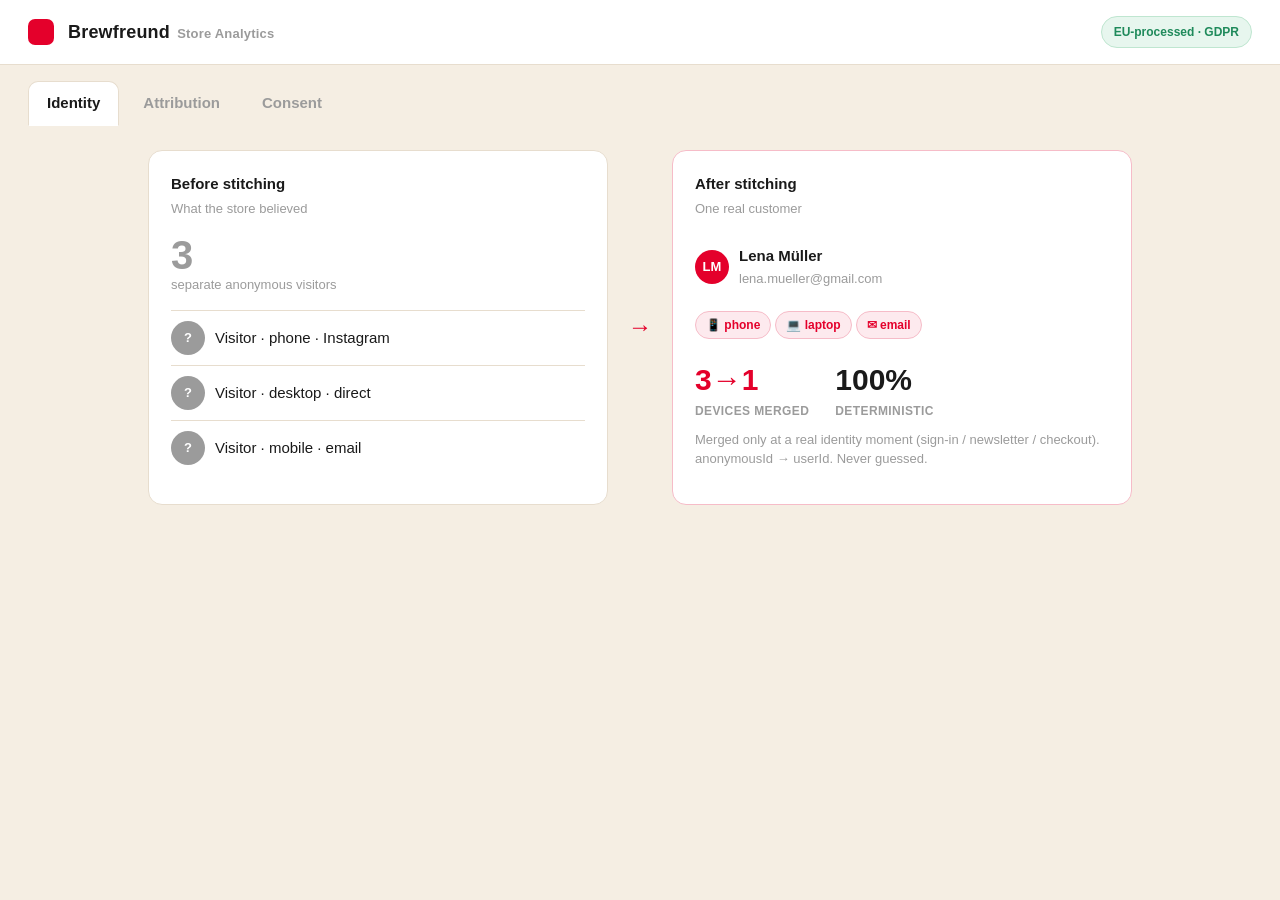
==== commit 5b908bbb: "Fix store name spelling: Brewfront -> Brewfreund" ====
--- a/dashboard.html
+++ b/dashboard.html
@@ -3,7 +3,7 @@
 <head>
 <meta charset="utf-8">
 <meta name="viewport" content="width=device-width, initial-scale=1">
-<title>Brewfront — Store Analytics</title>
+<title>Brewfreund — Store Analytics</title>
 <style>
   :root{
     --cream:#F5EEE3; --red:#E4002B; --charcoal:#1A1A1A; --grey:#9B9B9B; --white:#FFFFFF;
@@ -57,7 +57,7 @@
 <body>
   <div class="top">
     <div class="dot"></div>
-    <h1>Brewfront <span class="sub">Store Analytics</span></h1>
+    <h1>Brewfreund <span class="sub">Store Analytics</span></h1>
     <div class="eu">EU-processed · GDPR</div>
   </div>
 
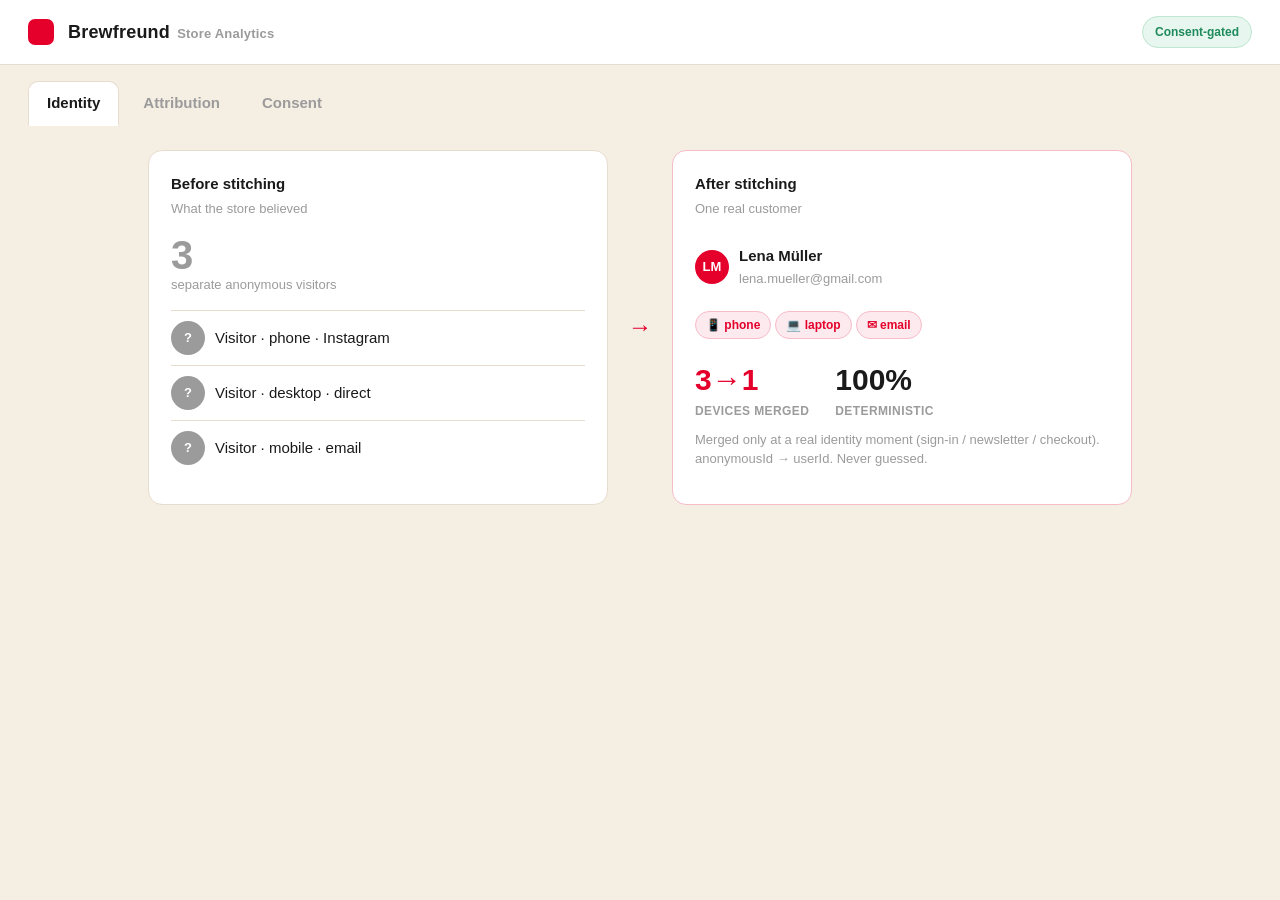
==== commit 313340d5: "Remove EU-residency claims (workspace is US West; EU deferred to Phase B)" ====
--- a/dashboard.html
+++ b/dashboard.html
@@ -58,7 +58,7 @@
   <div class="top">
     <div class="dot"></div>
     <h1>Brewfreund <span class="sub">Store Analytics</span></h1>
-    <div class="eu">EU-processed · GDPR</div>
+    <div class="eu">Consent-gated</div>
   </div>
 
   <div class="tabs">
@@ -147,7 +147,7 @@
             <span class="chip grey supp">Page Viewed</span><span class="chip grey supp">Product Viewed</span>
             <span class="chip grey supp">Order Completed</span>
           </div>
-          <p class="foot">Events suppressed at collection. Nothing stored. Processed in the EU.</p>
+          <p class="foot">Events suppressed at collection. Nothing stored.</p>
         </div>
       </div>
     </div>
